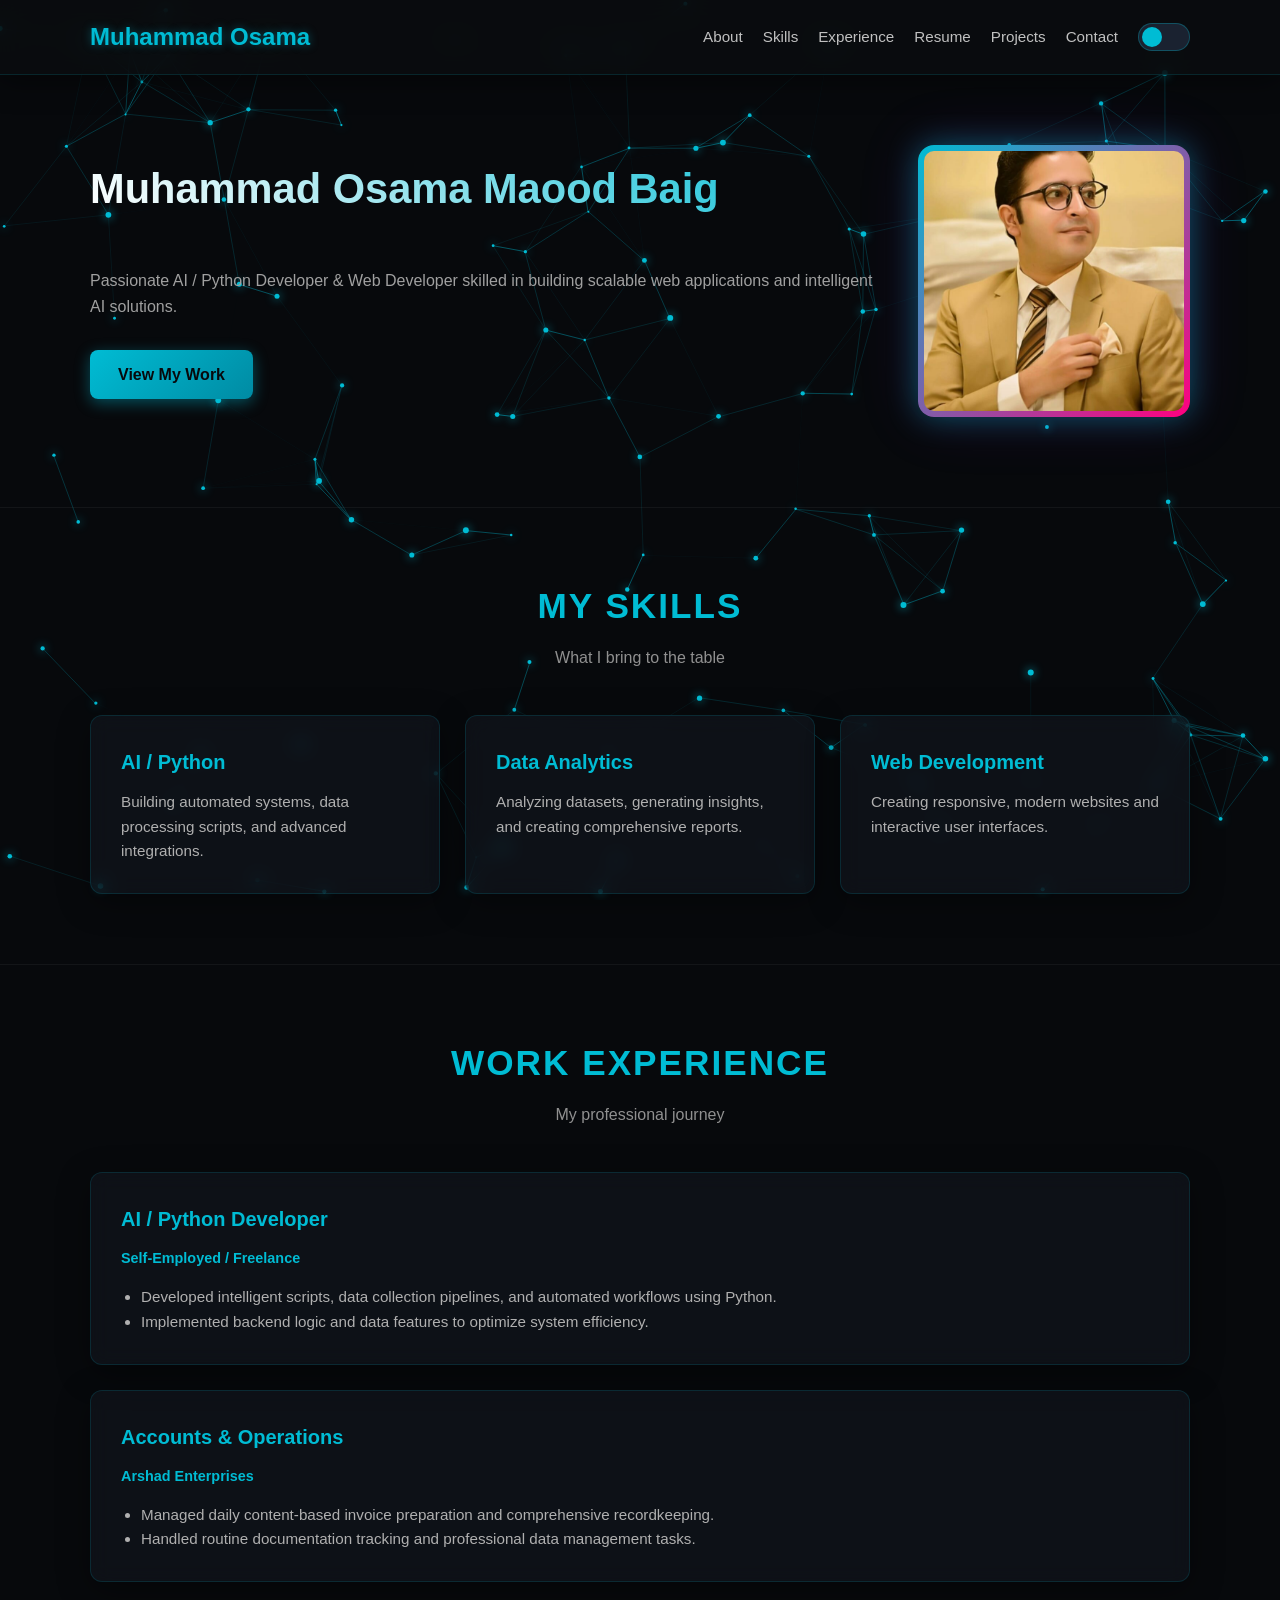
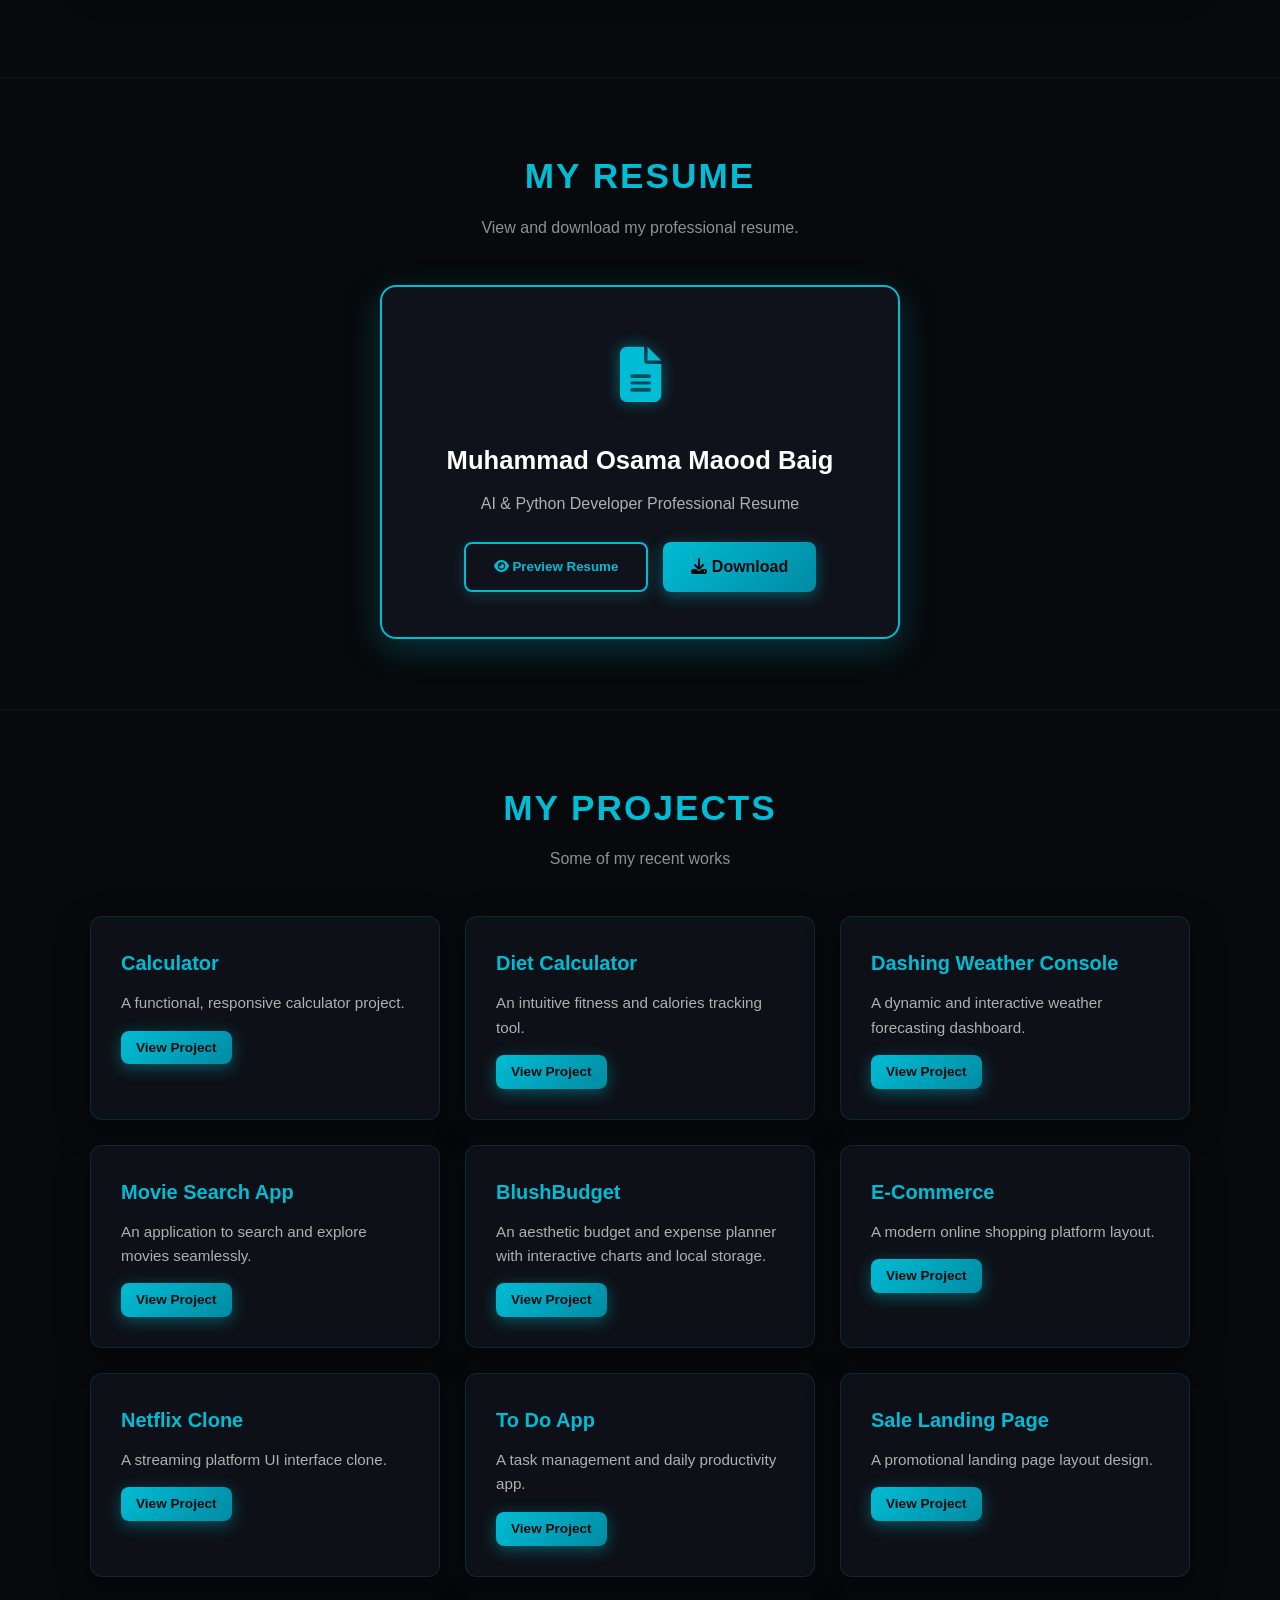
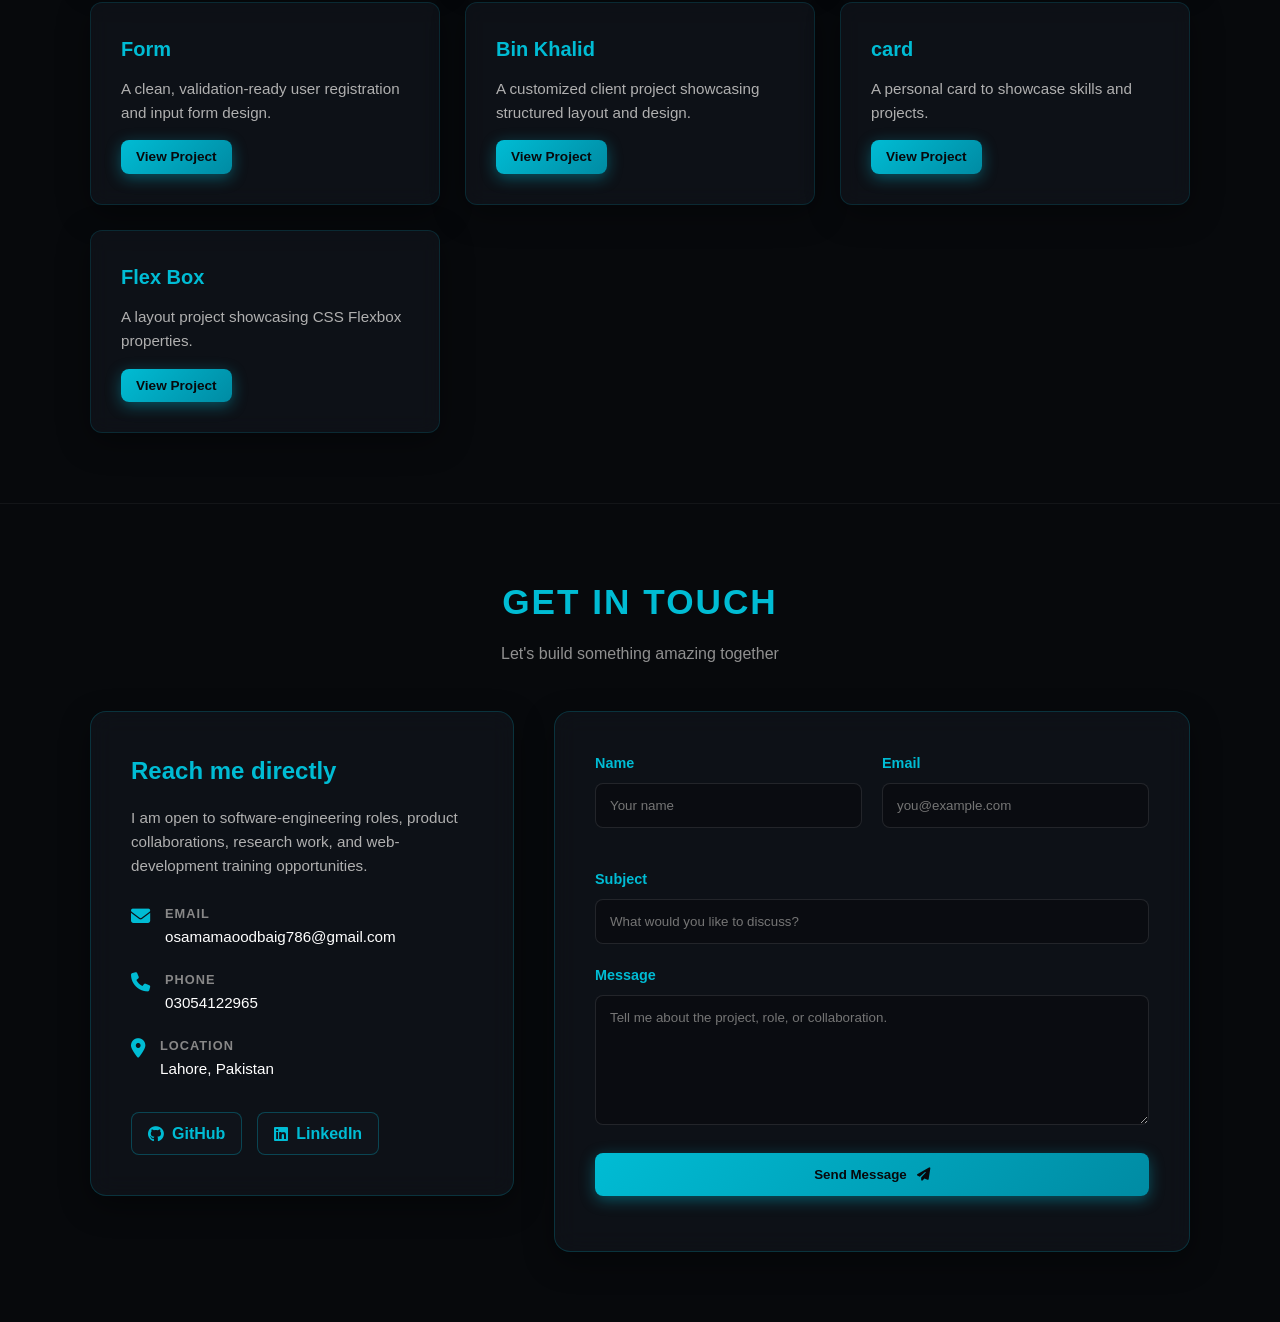
==== website/index.html @ 1fb9cb24 "fix submodule and update portfolio website" ====
<!DOCTYPE html>
<html lang="en">
<head>
    <meta charset="UTF-8">
    <meta name="viewport" content="width=device-width, initial-scale=1.0">
    <title>Muhammad Osama Maood Baig - Portfolio</title>
    <!-- FontAwesome for Icons -->
    <link rel="stylesheet" href="https://cdnjs.cloudflare.com/ajax/libs/font-awesome/6.4.0/css/all.min.css">
    <style>
        /* Global Styles */
        * {
            margin: 0;
            padding: 0;
            box-sizing: border-box;
            font-family: 'Segoe UI', Tahoma, Geneva, Verdana, sans-serif;
            transition: color 0.3s ease, border-color 0.3s ease, background-color 0.3s ease;
        }

        body {
            background-color: #07090c;
            color: #ffffff;
            line-height: 1.6;
            overflow-x: hidden;
        }

        /* Interactive Canvas Background */
        #bg-canvas {
            position: fixed;
            top: 0;
            left: 0;
            width: 100%;
            height: 100%;
            z-index: -1;
            pointer-events: none;
        }

        .container {
            width: 90%;
            max-width: 1100px;
            margin: 0 auto;
            position: relative;
            z-index: 1;
        }

        /* Header / Navbar with Glassmorphism */
        header {
            background: rgba(11, 13, 16, 0.8);
            backdrop-filter: blur(12px);
            padding: 18px 0;
            border-bottom: 1px solid rgba(0, 188, 212, 0.15);
            position: sticky;
            top: 0;
            z-index: 1000;
            box-shadow: 0 4px 30px rgba(0, 0, 0, 0.5);
        }
        .nav-container {
            display: flex;
            justify-content: space-between;
            align-items: center;
        }
        .logo {
            color: #00bcd4;
            font-size: 1.5rem;
            font-weight: bold;
            text-decoration: none;
            text-shadow: 0 0 10px rgba(0, 188, 212, 0.4);
        }
        .nav-links {
            list-style: none;
            display: flex;
            gap: 20px;
            align-items: center;
        }
        .nav-links a {
            color: #c0c0c0;
            text-decoration: none;
            font-weight: 500;
            font-size: 0.95rem;
            position: relative;
        }
        .nav-links a::after {
            content: '';
            position: absolute;
            width: 0;
            height: 2px;
            bottom: -4px;
            left: 0;
            background-color: #00bcd4;
            transition: width 0.3s;
        }
        .nav-links a:hover {
            color: #00bcd4;
        }
        .nav-links a:hover::after {
            width: 100%;
        }

        /* Hero Section */
        .hero {
            padding: 70px 0 90px 0;
            display: flex;
            align-items: center;
            justify-content: space-between;
            flex-wrap: wrap;
            gap: 40px;
        }
        .hero-content {
            flex: 1;
            min-width: 300px;
        }
        .hero-content h1 {
            font-size: 2.6rem;
            margin-bottom: 10px;
            line-height: 1.2;
            background: linear-gradient(45deg, #ffffff, #00bcd4);
            -webkit-background-clip: text;
            -webkit-text-fill-color: transparent;
        }
        .hero-content h3 {
            font-size: 1.25rem;
            color: #00bcd4;
            margin-bottom: 15px;
            font-weight: 600;
            letter-spacing: 0.5px;
            min-height: 30px;
        }
        .hero-content p {
            color: #a0a0a0;
            margin-bottom: 30px;
            font-size: 1rem;
        }
        .btn {
            display: inline-block;
            background: linear-gradient(135deg, #00bcd4, #008ba3);
            color: #07090c;
            padding: 12px 28px;
            border-radius: 8px;
            font-weight: bold;
            text-decoration: none;
            cursor: pointer;
            border: none;
            box-shadow: 0 4px 15px rgba(0, 188, 212, 0.4);
            transition: all 0.3s ease;
        }
        .btn:hover {
            transform: translateY(-3px);
            box-shadow: 0 6px 20px rgba(0, 188, 212, 0.6);
            color: #ffffff;
        }
        
        .btn-outline {
            display: inline-block;
            background: transparent;
            color: #00bcd4;
            padding: 12px 28px;
            border-radius: 8px;
            font-weight: bold;
            text-decoration: none;
            cursor: pointer;
            border: 2px solid #00bcd4;
            box-shadow: 0 4px 15px rgba(0, 188, 212, 0.2);
            transition: all 0.3s ease;
        }
        .btn-outline:hover {
            background: rgba(0, 188, 212, 0.15);
            transform: translateY(-3px);
            box-shadow: 0 6px 20px rgba(0, 188, 212, 0.4);
            color: #ffffff;
        }
        
        /* Profile Image Next-Level Neon Ring & Glow Effect */
        .hero-image {
            position: relative;
            padding: 6px;
            border-radius: 16px;
            background: linear-gradient(135deg, #00bcd4, #ff007f, #7928ca, #00bcd4);
            background-size: 300% 300%;
            animation: gradientBorder 6s ease infinite;
            box-shadow: 0 0 30px rgba(0, 188, 212, 0.4), 0 0 60px rgba(121, 40, 202, 0.2);
        }

        @keyframes gradientBorder {
            0% { background-position: 0% 50%; }
            50% { background-position: 100% 50%; }
            100% { background-position: 0% 50%; }
        }

        .hero-image img {
            width: 260px;
            height: 260px;
            object-fit: cover;
            border-radius: 10px;
            display: block;
        }

        /* Sections */
        .skills-section, .experience-section, .projects-section, .resume-section, .contact-section {
            padding: 70px 0;
            border-top: 1px solid rgba(255, 255, 255, 0.05);
        }
        .section-title {
            color: #00bcd4;
            font-size: 2.2rem;
            margin-bottom: 10px;
            text-align: center;
            text-transform: uppercase;
            letter-spacing: 2px;
        }
        .section-subtitle {
            color: #909090;
            margin-bottom: 45px;
            text-align: center;
        }

        /* Glassmorphism Cards */
        .skills-grid, .projects-grid {
            display: grid;
            grid-template-columns: repeat(auto-fit, minmax(260px, 1fr));
            gap: 25px;
        }
        .skill-card, .exp-card, .project-card {
            background: rgba(18, 22, 30, 0.65);
            backdrop-filter: blur(10px);
            border: 1px solid rgba(0, 188, 212, 0.15);
            padding: 30px;
            border-radius: 12px;
            transition: all 0.3s ease;
            box-shadow: 0 8px 32px rgba(0, 0, 0, 0.37);
        }
        .skill-card:hover, .exp-card:hover, .project-card:hover {
            transform: translateY(-8px);
            border-color: #00bcd4;
            box-shadow: 0 12px 40px rgba(0, 188, 212, 0.25);
        }
        .skill-card h3, .project-card h3, .exp-card h3 {
            color: #00bcd4;
            margin-bottom: 12px;
            font-size: 1.25rem;
        }
        .skill-card p, .project-card p, .exp-card ul {
            color: #b0b0b0;
            font-size: 0.95rem;
        }
        .exp-card {
            margin-bottom: 25px;
        }
        .exp-card .company {
            color: #00bcd4;
            font-size: 0.9rem;
            font-weight: 600;
            margin-bottom: 15px;
        }
        .exp-card ul {
            padding-left: 20px;
        }

        /* Resume Section Card */
        .single-resume-card {
            background: rgba(18, 22, 30, 0.8);
            backdrop-filter: blur(12px);
            border: 2px solid #00bcd4;
            border-radius: 16px;
            padding: 45px;
            max-width: 520px;
            margin: 0 auto;
            text-align: center;
            box-shadow: 0 10px 35px rgba(0, 188, 212, 0.25);
        }
        .resume-icon {
            font-size: 55px;
            color: #00bcd4;
            margin-bottom: 20px;
            text-shadow: 0 0 15px rgba(0, 188, 212, 0.5);
        }
        .single-resume-card h3 {
            font-size: 1.6rem;
            margin-bottom: 10px;
        }
        .single-resume-card p {
            color: #b0b0b0;
            margin-bottom: 25px;
        }
        .resume-buttons {
            display: flex;
            justify-content: center;
            gap: 15px;
            flex-wrap: wrap;
        }

        /* Larger Resume Preview Modal */
        .modal-overlay {
            display: none;
            position: fixed;
            top: 0; left: 0; width: 100%; height: 100%;
            background: rgba(0, 0, 0, 0.85);
            backdrop-filter: blur(10px);
            z-index: 2000;
            justify-content: center;
            align-items: center;
            padding: 20px;
        }
        .modal-content {
            background: #12161e;
            border: 2px solid #00bcd4;
            width: 95%;
            max-width: 1250px; /* Width barha di hai */
            height: 92vh;
            border-radius: 16px;
            display: flex;
            flex-direction: column;
            overflow: hidden;
            box-shadow: 0 20px 60px rgba(0, 188, 212, 0.4);
            position: relative;
        }
        .modal-header {
            display: flex;
            justify-content: space-between;
            align-items: center;
            padding: 18px 30px;
            border-bottom: 1px solid rgba(0, 188, 212, 0.25);
            background: rgba(18, 22, 30, 0.95);
        }
        .modal-header h3 {
            color: #00bcd4;
            font-size: 1.3rem;
        }
        .close-modal {
            background: none;
            border: none;
            color: #ffffff;
            font-size: 1.8rem;
            cursor: pointer;
            transition: color 0.3s;
        }
        .close-modal:hover {
            color: #00bcd4;
        }
        .modal-body {
            flex: 1;
            width: 100%;
            background: #000;
        }
        .modal-body iframe {
            width: 100%;
            height: 100%;
            border: none;
        }

        /* Contact Section Grid & Form Styles */
        .contact-grid-wrapper {
            display: grid;
            grid-template-columns: 1fr 1.5fr;
            gap: 40px;
            align-items: start;
        }
        @media(max-width: 768px) {
            .contact-grid-wrapper {
                grid-template-columns: 1fr;
            }
        }
        .contact-info-card, .contact-form-card {
            background: rgba(18, 22, 30, 0.65);
            backdrop-filter: blur(12px);
            padding: 40px;
            border-radius: 16px;
            border: 1px solid rgba(0, 188, 212, 0.2);
            box-shadow: 0 10px 30px rgba(0,0,0,0.4);
        }
        .contact-info-card h3 {
            color: #00bcd4;
            font-size: 1.5rem;
            margin-bottom: 15px;
        }
        .contact-info-card p {
            color: #b0b0b0;
            margin-bottom: 25px;
            font-size: 0.95rem;
        }
        .info-box-item {
            display: flex;
            align-items: flex-start;
            gap: 15px;
            margin-bottom: 20px;
        }
        .info-box-item i {
            font-size: 1.2rem;
            color: #00bcd4;
            margin-top: 3px;
        }
        .info-label {
            display: block;
            font-size: 0.8rem;
            color: #888888;
            letter-spacing: 1px;
            font-weight: 600;
        }
        .info-value, .info-box-item a {
            color: #ffffff;
            text-decoration: none;
            font-weight: 500;
            font-size: 0.95rem;
        }
        .info-box-item a:hover {
            color: #00bcd4;
        }
        .contact-social-links {
            display: flex;
            gap: 15px;
            margin-top: 30px;
        }
        .social-btn {
            display: inline-flex;
            align-items: center;
            gap: 8px;
            color: #00bcd4;
            text-decoration: none;
            font-weight: 600;
            padding: 8px 16px;
            border: 1px solid rgba(0, 188, 212, 0.3);
            border-radius: 8px;
            background: rgba(18, 22, 30, 0.6);
            transition: all 0.3s ease;
        }
        .social-btn:hover {
            background: #00bcd4;
            color: #07090c;
            box-shadow: 0 0 15px rgba(0, 188, 212, 0.5);
            transform: translateY(-2px);
        }

        .form-row {
            display: flex;
            gap: 20px;
            margin-bottom: 20px;
        }
        .form-group {
            flex: 1;
            margin-bottom: 20px;
        }
        .contact-form-card label {
            display: block;
            margin-bottom: 8px;
            color: #00bcd4;
            font-size: 0.9rem;
            font-weight: 600;
        }
        .contact-form-card input, 
        .contact-form-card textarea {
            width: 100%;
            padding: 14px;
            border: 1px solid rgba(255, 255, 255, 0.1);
            border-radius: 8px;
            background: rgba(10, 13, 18, 0.8);
            color: white;
            outline: none;
            transition: all 0.3s;
        }
        .contact-form-card input:focus, 
        .contact-form-card textarea:focus {
            border-color: #00bcd4;
            box-shadow: 0 0 10px rgba(0, 188, 212, 0.3);
        }
        .contact-form-card textarea {
            height: 130px;
            resize: vertical;
        }
        .btn-submit {
            display: inline-flex;
            align-items: center;
            justify-content: center;
            gap: 10px;
            width: 100%;
            background: linear-gradient(135deg, #00bcd4, #008ba3);
            color: #07090c;
            padding: 14px 28px;
            border-radius: 8px;
            font-weight: bold;
            cursor: pointer;
            border: none;
            box-shadow: 0 4px 15px rgba(0, 188, 212, 0.4);
            transition: all 0.3s ease;
        }
        .btn-submit:hover {
            transform: translateY(-3px);
            box-shadow: 0 6px 20px rgba(0, 188, 212, 0.6);
            color: #ffffff;
        }
        .form-status-message {
            margin-top: 15px;
            text-align: center;
            font-size: 0.9rem;
        }

        /* Toggle Switch Styles */
        .theme-switch {
            display: inline-block;
            width: 52px;
            height: 28px;
            position: relative;
        }
        .theme-switch input {
            opacity: 0;
            width: 0;
            height: 0;
        }
        .slider {
            position: absolute;
            cursor: pointer;
            top: 0; left: 0; right: 0; bottom: 0;
            background-color: #1a2230;
            border: 1px solid rgba(0, 188, 212, 0.3);
            transition: .4s;
            border-radius: 34px;
        }
        .slider:before {
            position: absolute;
            content: "";
            height: 20px;
            width: 20px;
            left: 3px;
            bottom: 3px;
            background-color: #00bcd4;
            transition: .4s;
            border-radius: 50%;
        }
        input:checked + .slider {
            background-color: #00bcd4;
        }
        input:checked + .slider:before {
            transform: translateX(24px);
            background-color: #ffffff;
        }

        /* Light Mode Styling */
        body.light-mode {
            background-color: #f4f7f6 !important;
            color: #212529 !important;
        }
        body.light-mode header {
            background: rgba(255, 255, 255, 0.85) !important;
            border-bottom: 1px solid rgba(0, 0, 0, 0.08) !important;
        }
        body.light-mode .logo {
            text-shadow: none;
        }
        body.light-mode .nav-links a {
            color: #495057 !important;
        }
        body.light-mode .hero-content h1 {
            background: linear-gradient(45deg, #111111, #008ba3);
            -webkit-background-clip: text;
            -webkit-text-fill-color: transparent;
        }
        body.light-mode .project-card, 
        body.light-mode .skill-card, 
        body.light-mode .exp-card,
        body.light-mode .single-resume-card,
        body.light-mode .contact-info-card,
        body.light-mode .contact-form-card,
        body.light-mode input, 
        body.light-mode textarea,
        body.light-mode .social-btn {
            background: rgba(255, 255, 255, 0.85) !important;
            color: #212529 !important;
            border-color: rgba(0, 0, 0, 0.1) !important;
            box-shadow: 0 8px 25px rgba(0,0,0,0.06);
        }
        body.light-mode .social-btn:hover {
            background: #008ba3 !important;
            color: #ffffff !important;
        }
        body.light-mode .hero-content p,
        body.light-mode .project-card p,
        body.light-mode .exp-card ul,
        body.light-mode .section-subtitle,
        body.light-mode .contact-info-card p,
        body.light-mode .info-label,
        body.light-mode .info-value,
        body.light-mode .info-box-item a {
            color: #555555 !important;
        }
        body.light-mode .info-box-item a:hover {
            color: #008ba3 !important;
        }
        body.light-mode .modal-content {
            background: #ffffff;
        }
        body.light-mode .modal-header {
            background: #f8f9fa;
        }
    </style>
</head>
<body>

    <!-- Interactive Cyber-Grid & Particle Constellation Background Canvas -->
    <canvas id="bg-canvas"></canvas>

    <!-- Header / Navbar -->
    <header>
        <div class="container nav-container">
            <a href="#" class="logo">Muhammad Osama</a>
            <ul class="nav-links">
                <li><a href="#about">About</a></li>
                <li><a href="#skills">Skills</a></li>
                <li><a href="#experience">Experience</a></li>
                <li><a href="#resume">Resume</a></li>
                <li><a href="#projects">Projects</a></li>
                <li><a href="#contact">Contact</a></li>
                <!-- Dark/Light Mode Toggle -->
                <li>
                    <label class="theme-switch" title="Toggle Theme">
                        <input type="checkbox" id="themeToggle" onchange="toggleTheme(this)">
                        <span class="slider"></span>
                    </label>
                </li>
            </ul>
        </div>
    </header>

    <!-- Hero Section -->
    <section id="about" class="hero container">
        <div class="hero-content">
            <h1>Muhammad Osama Maood Baig</h1>
            <h3 id="typing-text"></h3>
            <p>Passionate AI / Python Developer & Web Developer skilled in building scalable web applications and intelligent AI solutions.</p>
            <a href="#projects" class="btn">View My Work</a>
        </div>
        <div class="hero-image">
            <img src="profile.jpg" alt="Muhammad Osama">
        </div>
    </section>

    <!-- Skills Section -->
    <section id="skills" class="skills-section">
        <div class="container">
            <h2 class="section-title">My Skills</h2>
            <p class="section-subtitle">What I bring to the table</p>
            <div class="skills-grid">
                <div class="skill-card">
                    <h3>AI / Python</h3>
                    <p>Building automated systems, data processing scripts, and advanced integrations.</p>
                </div>
                <div class="skill-card">
                    <h3>Data Analytics</h3>
                    <p>Analyzing datasets, generating insights, and creating comprehensive reports.</p>
                </div>
                <div class="skill-card">
                    <h3>Web Development</h3>
                    <p>Creating responsive, modern websites and interactive user interfaces.</p>
                </div>
            </div>
        </div>
    </section>

    <!-- Experience Section -->
    <section id="experience" class="experience-section">
        <div class="container">
            <h2 class="section-title">Work Experience</h2>
            <p class="section-subtitle">My professional journey</p>
            
            <div class="exp-card">
                <h3>AI / Python Developer</h3>
                <div class="company">Self-Employed / Freelance</div>
                <ul>
                    <li>Developed intelligent scripts, data collection pipelines, and automated workflows using Python.</li>
                    <li>Implemented backend logic and data features to optimize system efficiency.</li>
                </ul>
            </div>

            <div class="exp-card">
                <h3>Accounts & Operations</h3>
                <div class="company">Arshad Enterprises</div>
                <ul>
                    <li>Managed daily content-based invoice preparation and comprehensive recordkeeping.</li>
                    <li>Handled routine documentation tracking and professional data management tasks.</li>
                </ul>
            </div>
        </div>
    </section>

    <!-- Resume Section -->
    <section id="resume" class="resume-section">
        <div class="container">
            <h2 class="section-title">My Resume</h2>
            <p class="section-subtitle">View and download my professional resume.</p>
            
            <div class="single-resume-card">
                <div class="resume-icon">
                    <i class="fas fa-file-alt"></i>
                </div>
                <h3>Muhammad Osama Maood Baig</h3>
                <p>AI & Python Developer Professional Resume</p>
                <div class="resume-buttons">
                    <button class="btn-outline" onclick="openResumeModal()">
                        <i class="fas fa-eye"></i> Preview Resume
                    </button>
                    <a href="resume.pdf" class="btn" download>
                        <i class="fas fa-download"></i> Download
                    </a>
                </div>
            </div>
        </div>
    </section>

    <!-- Resume Preview Modal -->
    <div id="resumeModal" class="modal-overlay">
        <div class="modal-content">
            <div class="modal-header">
                <h3>Resume Preview - Muhammad Osama</h3>
                <button class="close-modal" onclick="closeResumeModal()">&times;</button>
            </div>
            <div class="modal-body">
                <iframe src="resume.pdf#zoom=125" type="application/pdf"></iframe>
            </div>
        </div>
    </div>

    <!-- Projects Section -->
    <section id="projects" class="projects-section">
        <div class="container">
            <h2 class="section-title">My Projects</h2>
            <p class="section-subtitle">Some of my recent works</p>
            <div class="projects-grid">
                
                <div class="project-card">
                    <h3>Calculator</h3>
                    <p>A functional, responsive calculator project.</p>
                    <a href="../calculator/index.html" target="_blank" class="btn" style="padding: 6px 15px; font-size: 0.85rem; margin-top: 15px;">View Project</a>
                </div>

                <div class="project-card">
                    <h3>Diet Calculator</h3>
                    <p>An intuitive fitness and calories tracking tool.</p>
                    <a href="../diet calculator/index.html" target="_blank" class="btn" style="padding: 6px 15px; font-size: 0.85rem; margin-top: 15px;">View Project</a>
                </div>
                <div class="project-card">
               <h3>Dashing Weather Console</h3>
               <p>A dynamic and interactive weather forecasting dashboard.</p>
               <a href="http://127.0.0.1:5500/Dashing%20Weather%20Console/index.html" target="_blank" class="btn" style="padding: 6px 15px; font-size: 0.85rem; margin-top: 15px;">View Project</a>
           </div>
           <div class="project-card">
            <h3>Movie Search App</h3>
             <p>An application to search and explore movies seamlessly.</p>
              <a href="http://127.0.0.1:5500/Movie%20Search%20App/index.html" target="_blank" class="btn" style="padding: 6px 15px; font-size: 0.85rem; margin-top: 15px;">View Project</a>
            </div>
            <div class="project-card">
             <h3>BlushBudget</h3>
             <p>An aesthetic budget and expense planner with interactive charts and local storage.</p>
            <a href="http://127.0.0.1:5500/BlushBudget/index.html" target="_blank" class="btn" style="padding: 6px 15px; font-size: 0.85rem; margin-top: 15px;">View Project</a>
            </div>

                <div class="project-card">
                    <h3>E-Commerce</h3>
                    <p>A modern online shopping platform layout.</p>
                    <a href="../E-Commerce/index.html" target="_blank" class="btn" style="padding: 6px 15px; font-size: 0.85rem; margin-top: 15px;">View Project</a>
                </div>

                <div class="project-card">
                    <h3>Netflix Clone</h3>
                    <p>A streaming platform UI interface clone.</p>
                    <a href="../netflix ka clone/index.html" target="_blank" class="btn" style="padding: 6px 15px; font-size: 0.85rem; margin-top: 15px;">View Project</a>
                </div>

                <div class="project-card">
                    <h3>To Do App</h3>
                    <p>A task management and daily productivity app.</p>
                    <a href="../todo-app/todolist.html" target="_blank" class="btn" style="padding: 6px 15px; font-size: 0.85rem; margin-top: 15px;">View Project</a>
                </div>

                <div class="project-card">
                    <h3>Sale Landing Page</h3>
                    <p>A promotional landing page layout design.</p>
                    <a href="../sale/index.html" target="_blank" class="btn" style="padding: 6px 15px; font-size: 0.85rem; margin-top: 15px;">View Project</a>
                </div>

                <div class="project-card">
                    <h3>Form</h3>
                    <p>A clean, validation-ready user registration and input form design.</p>
                    <a href="../form/index.html" target="_blank" class="btn" style="padding: 6px 15px; font-size: 0.85rem; margin-top: 15px;">View Project</a>
                </div>

                <div class="project-card">
                    <h3>Bin Khalid</h3>
                    <p>A customized client project showcasing structured layout and design.</p>
                    <a href="../bin khalid/pppp.html" target="_blank" class="btn" style="padding: 6px 15px; font-size: 0.85rem; margin-top: 15px;">View Project</a>
                </div>
                  <div class="project-card">
                    <h3>card</h3>
                    <p>A personal card to showcase skills and projects.</p>
                    <a href="../card/index.html" target="_blank" class="btn" style="padding: 6px 15px; font-size: 0.85rem; margin-top: 15px;">View Project</a>
                </div>
<div class="project-card">
                <h3>Flex Box</h3>
                <p>A layout project showcasing CSS Flexbox properties.</p>
                <a href="../flex box/index.html" target="_blank" class="btn" style="padding: 6px 15px; font-size: 0.85rem; margin-top: 15px;">View Project</a>
            </div>
            </div>
        </div>
    </section>

    <!-- Contact Section -->
    <section id="contact" class="contact-section">
        <div class="container">
            <h2 class="section-title">Get In Touch</h2>
            <p class="section-subtitle">Let's build something amazing together</p>
            <div class="contact-grid-wrapper">
                <!-- Left Side: Info Box -->
                <div class="contact-info-card">
                    <h3>Reach me directly</h3>
                    <p>I am open to software-engineering roles, product collaborations, research work, and web-development training opportunities.</p>
                    
                    <div class="info-box-item">
                        <i class="fa-solid fa-envelope"></i>
                        <div>
                            <span class="info-label">EMAIL</span>
                            <a href="mailto:osamamaoodbaig786@gmail.com">osamamaoodbaig786@gmail.com</a>
                        </div>
                    </div>

                    <div class="info-box-item">
                        <i class="fa-solid fa-phone"></i>
                        <div>
                            <span class="info-label">PHONE</span>
                            <a href="tel:03054122965">03054122965</a>
                        </div>
                    </div>

                    <div class="info-box-item">
                        <i class="fa-solid fa-location-dot"></i>
                        <div>
                            <span class="info-label">LOCATION</span>
                            <span class="info-value">Lahore, Pakistan</span>
                        </div>
                    </div>

                    <div class="contact-social-links">
                        <a href="https://github.com/osamamaoodbaig786-alt" target="_blank" class="social-btn"><i class="fa-brands fa-github"></i> GitHub</a>
                        <a href="https://www.linkedin.com/in/muhammad-osama-maood-baig-634b26182/" target="_blank" class="social-btn"><i class="fa-brands fa-linkedin"></i> LinkedIn</a>
                    </div>
                </div>

                <!-- Right Side: Form Box -->
                <div class="contact-form-card">
                    <form id="contact-form" action="https://formspree.io/f/xnpapbgo" method="POST">
                        <div class="form-row">
                            <div class="form-group">
                                <label for="name">Name</label>
                                <input type="text" id="name" name="name" required placeholder="Your name">
                            </div>
                            <div class="form-group">
                                <label for="email">Email</label>
                                <input type="email" id="email" name="email" required placeholder="you@example.com">
                            </div>
                        </div>

                        <div class="form-group">
                            <label for="subject">Subject</label>
                            <input type="text" id="subject" name="subject" required placeholder="What would you like to discuss?">
                        </div>

                        <div class="form-group">
                            <label for="message">Message</label>
                            <textarea id="message" name="message" rows="5" required placeholder="Tell me about the project, role, or collaboration."></textarea>
                        </div>

                        <button type="submit" id="submit-btn" class="btn-submit">Send Message <i class="fa-solid fa-paper-plane"></i></button>
                        
                        <div id="form-status" class="form-status-message"></div>
                    </form>
                </div>
            </div>
        </div>
    </section>

    <!-- Interactive Background Animation Script -->
    <script>
        const canvas = document.getElementById('bg-canvas');
        const ctx = canvas.getContext('2d');

        let width, height;
        let particles = [];
        
        let mouse = {
            x: null,
            y: null,
            radius: 150
        };

        window.addEventListener('mousemove', function(event) {
            mouse.x = event.clientX;
            mouse.y = event.clientY;
        });

        window.addEventListener('mouseout', function() {
            mouse.x = null;
            mouse.y = null;
        });

        function resizeCanvas() {
            width = canvas.width = window.innerWidth;
            height = canvas.height = window.innerHeight;
        }

        window.addEventListener('resize', resizeCanvas);
        resizeCanvas();

        class Particle {
            constructor() {
                this.x = Math.random() * width;
                this.y = Math.random() * height;
                this.vx = (Math.random() - 0.5) * 1.2;
                this.vy = (Math.random() - 0.5) * 1.2;
                this.radius = Math.random() * 2 + 1;
            }

            update() {
                this.x += this.vx;
                this.y += this.vy;

                if (this.x < 0 || this.x > width) this.vx = -this.vx;
                if (this.y < 0 || this.y > height) this.vy = -this.vy;

                if (mouse.x !== null && mouse.y !== null) {
                    let dx = mouse.x - this.x;
                    let dy = mouse.y - this.y;
                    let distance = Math.sqrt(dx * dx + dy * dy);
                    if (distance < mouse.radius) {
                        let angle = Math.atan2(dy, dx);
                        this.x -= Math.cos(angle) * 1.5;
                        this.y -= Math.sin(angle) * 1.5;
                    }
                }
            }

            draw() {
                ctx.beginPath();
                ctx.arc(this.x, this.y, this.radius, 0, Math.PI * 2);
                ctx.fillStyle = '#00bcd4';
                ctx.shadowBlur = 10;
                ctx.shadowColor = '#00bcd4';
                ctx.fill();
                ctx.shadowBlur = 0;
            }
        }

        function initParticles() {
            particles = [];
            let numberOfParticles = Math.floor((width * height) / 9000);
            for (let i = 0; i < numberOfParticles; i++) {
                particles.push(new Particle());
            }
        }

        initParticles();

        function animate() {
            ctx.clearRect(0, 0, width, height);

            for (let i = 0; i < particles.length; i++) {
                particles[i].update();
                particles[i].draw();

                for (let j = i + 1; j < particles.length; j++) {
                    let dx = particles[i].x - particles[j].x;
                    let dy = particles[i].y - particles[j].y;
                    let dist = Math.sqrt(dx * dx + dy * dy);

                    if (dist < 120) {
                        ctx.beginPath();
                        ctx.moveTo(particles[i].x, particles[i].y);
                        ctx.lineTo(particles[j].x, particles[j].y);
                        ctx.strokeStyle = `rgba(0, 188, 212, ${1 - dist / 120})`;
                        ctx.lineWidth = 0.6;
                        ctx.stroke();
                    }
                }

                if (mouse.x !== null && mouse.y !== null) {
                    let mdx = particles[i].x - mouse.x;
                    let mdy = particles[i].y - mouse.y;
                    let mdist = Math.sqrt(mdx * mdx + mdy * mdy);
                    if (mdist < 160) {
                        ctx.beginPath();
                        ctx.moveTo(particles[i].x, particles[i].y);
                        ctx.lineTo(mouse.x, mouse.y);
                        ctx.strokeStyle = `rgba(0, 229, 255, ${1 - mdist / 160})`;
                        ctx.lineWidth = 0.8;
                        ctx.stroke();
                    }
                }
            }

            requestAnimationFrame(animate);
        }

        animate();

        // Modal functions for resume
        function openResumeModal() {
            document.getElementById('resumeModal').style.display = 'flex';
        }
        function closeResumeModal() {
            document.getElementById('resumeModal').style.display = 'none';
        }

        // Theme toggle logic
        function toggleTheme(checkbox) {
            if (checkbox.checked) {
                document.body.classList.add('light-mode');
            } else {
                document.body.classList.remove('light-mode');
            }
        }
    </script>
</body>
</html>
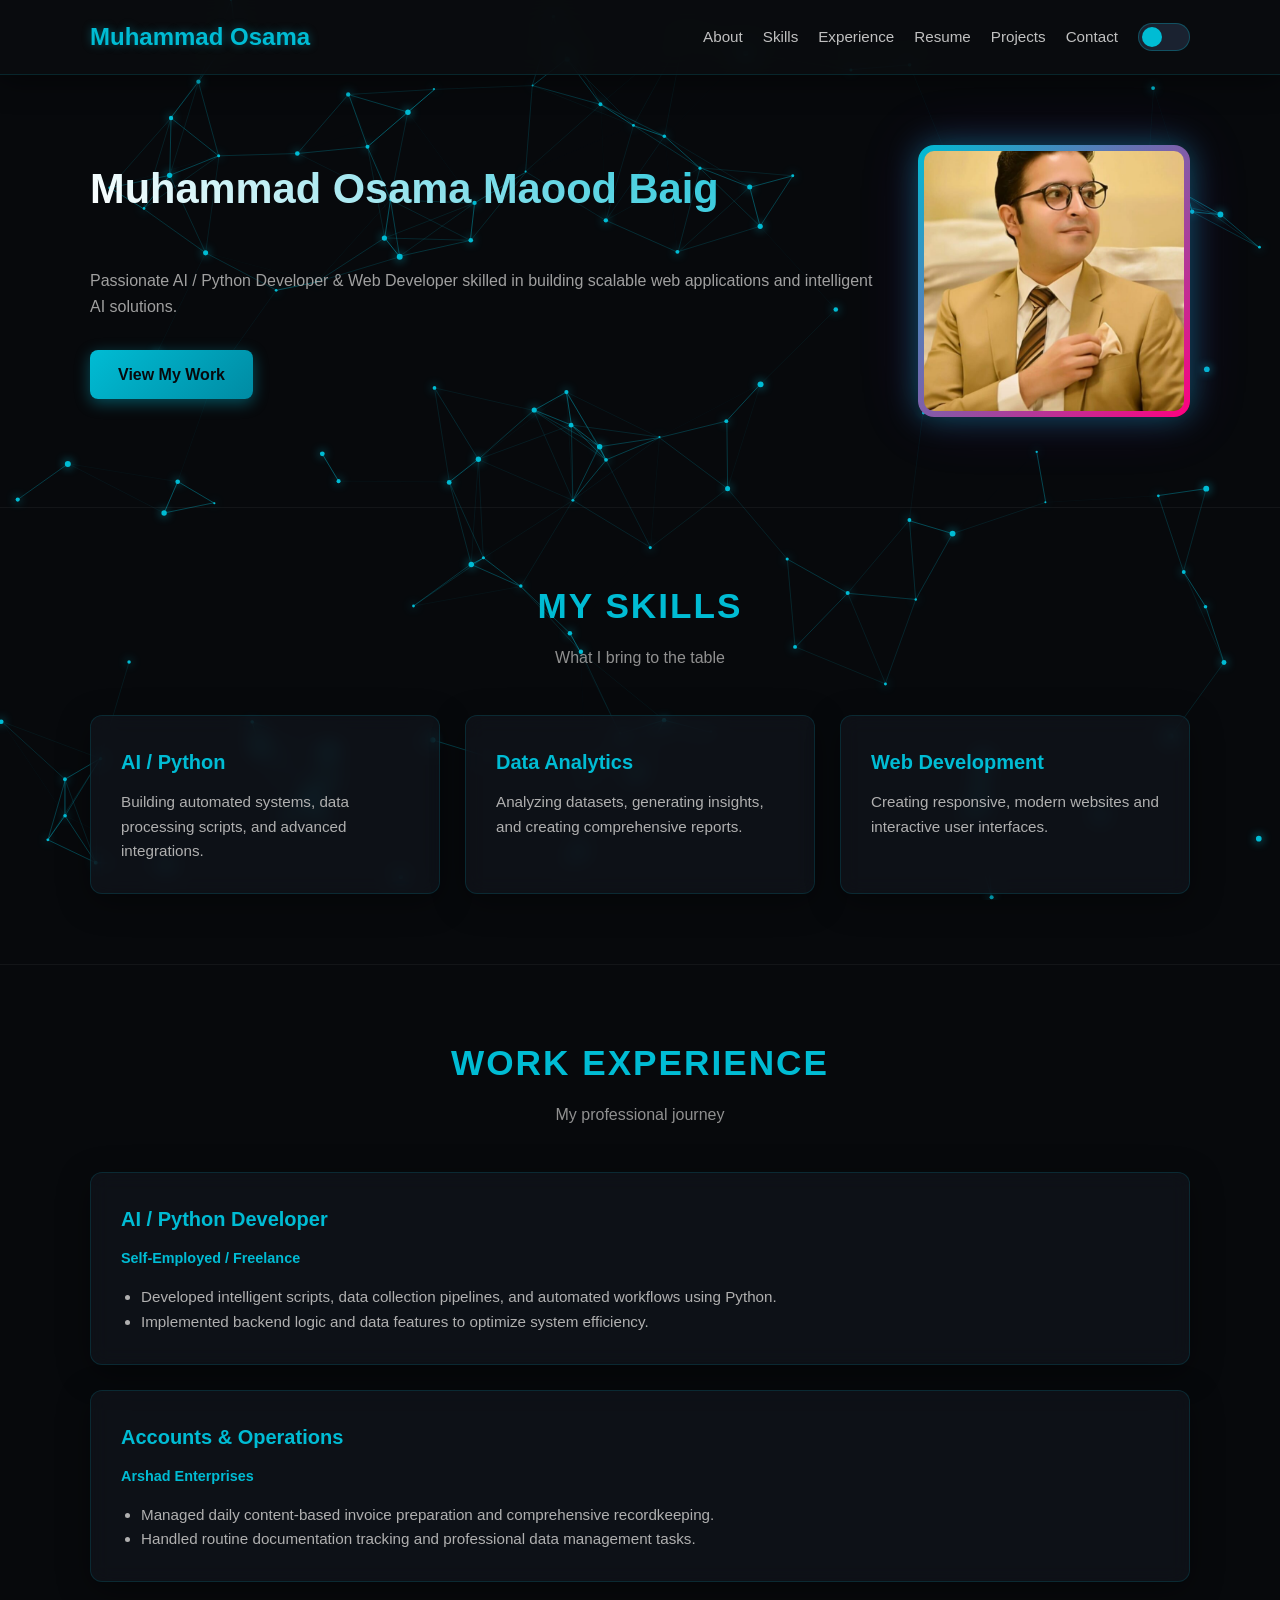
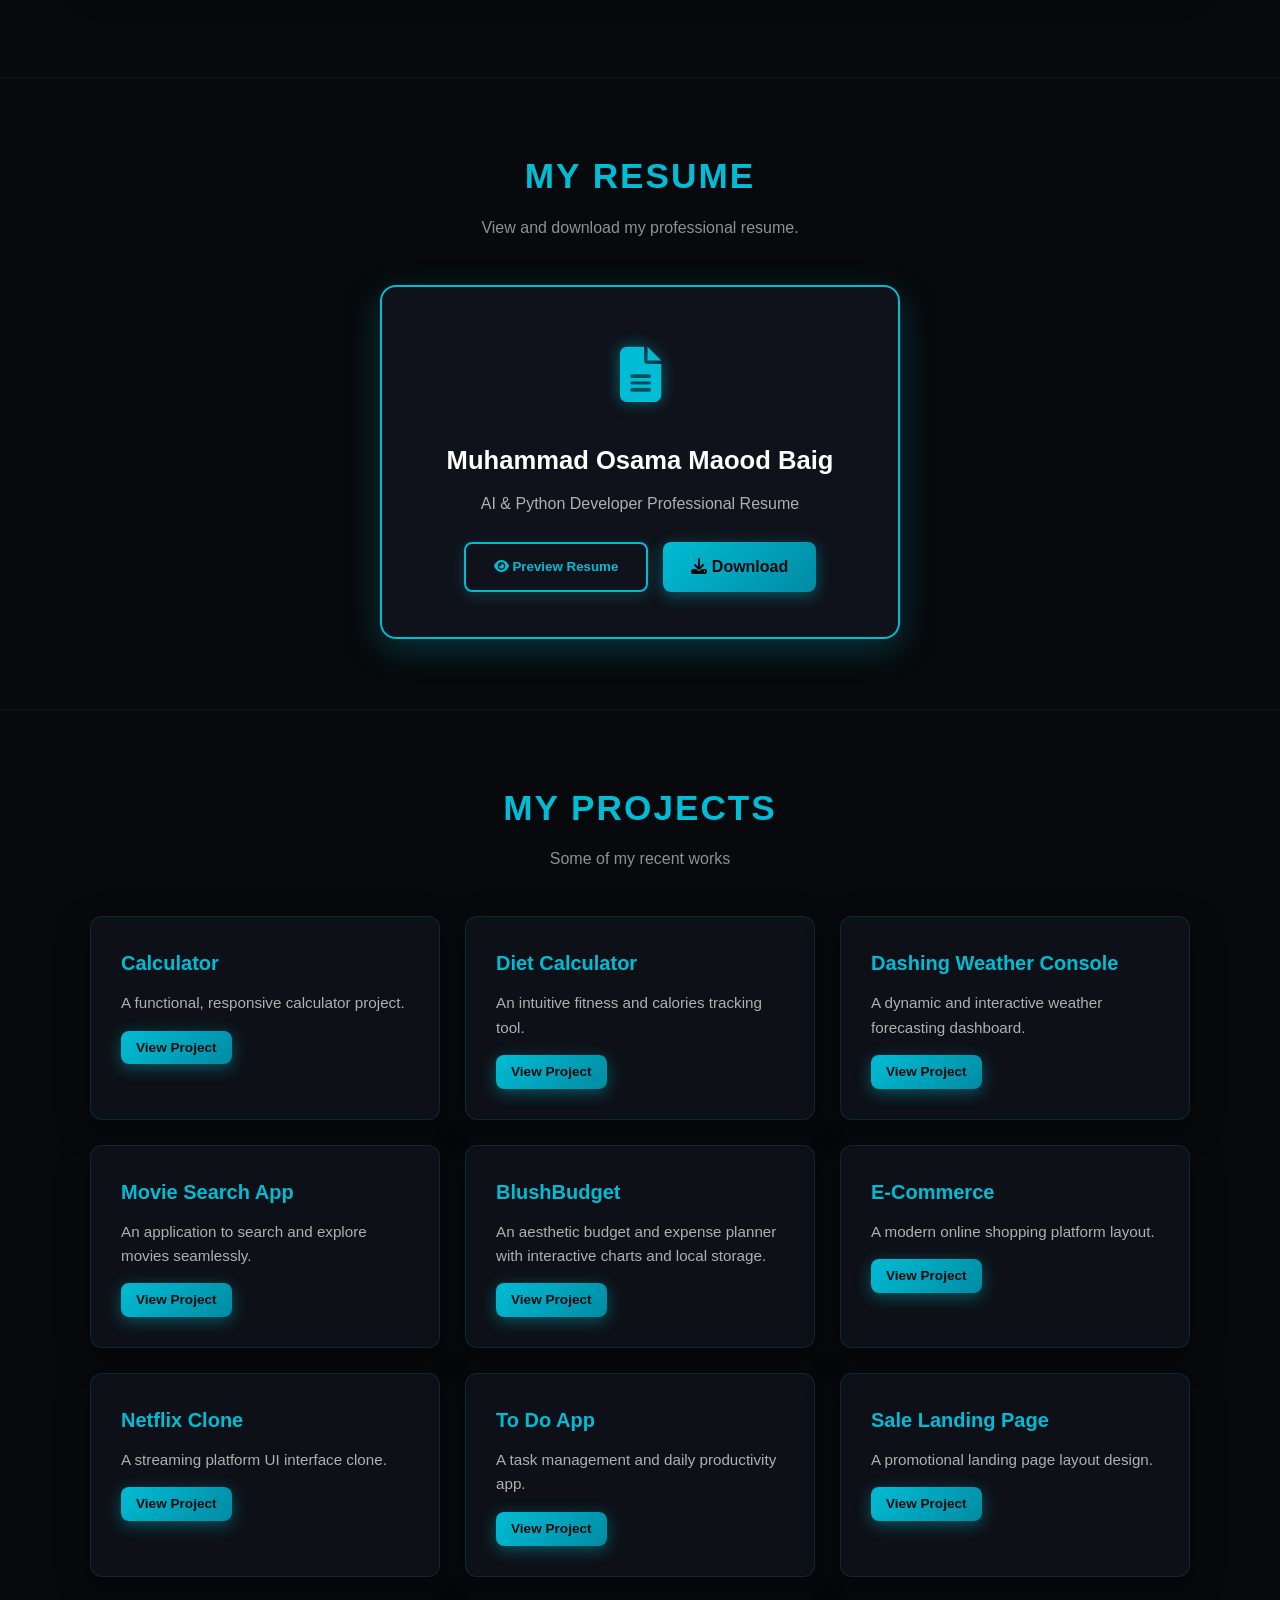
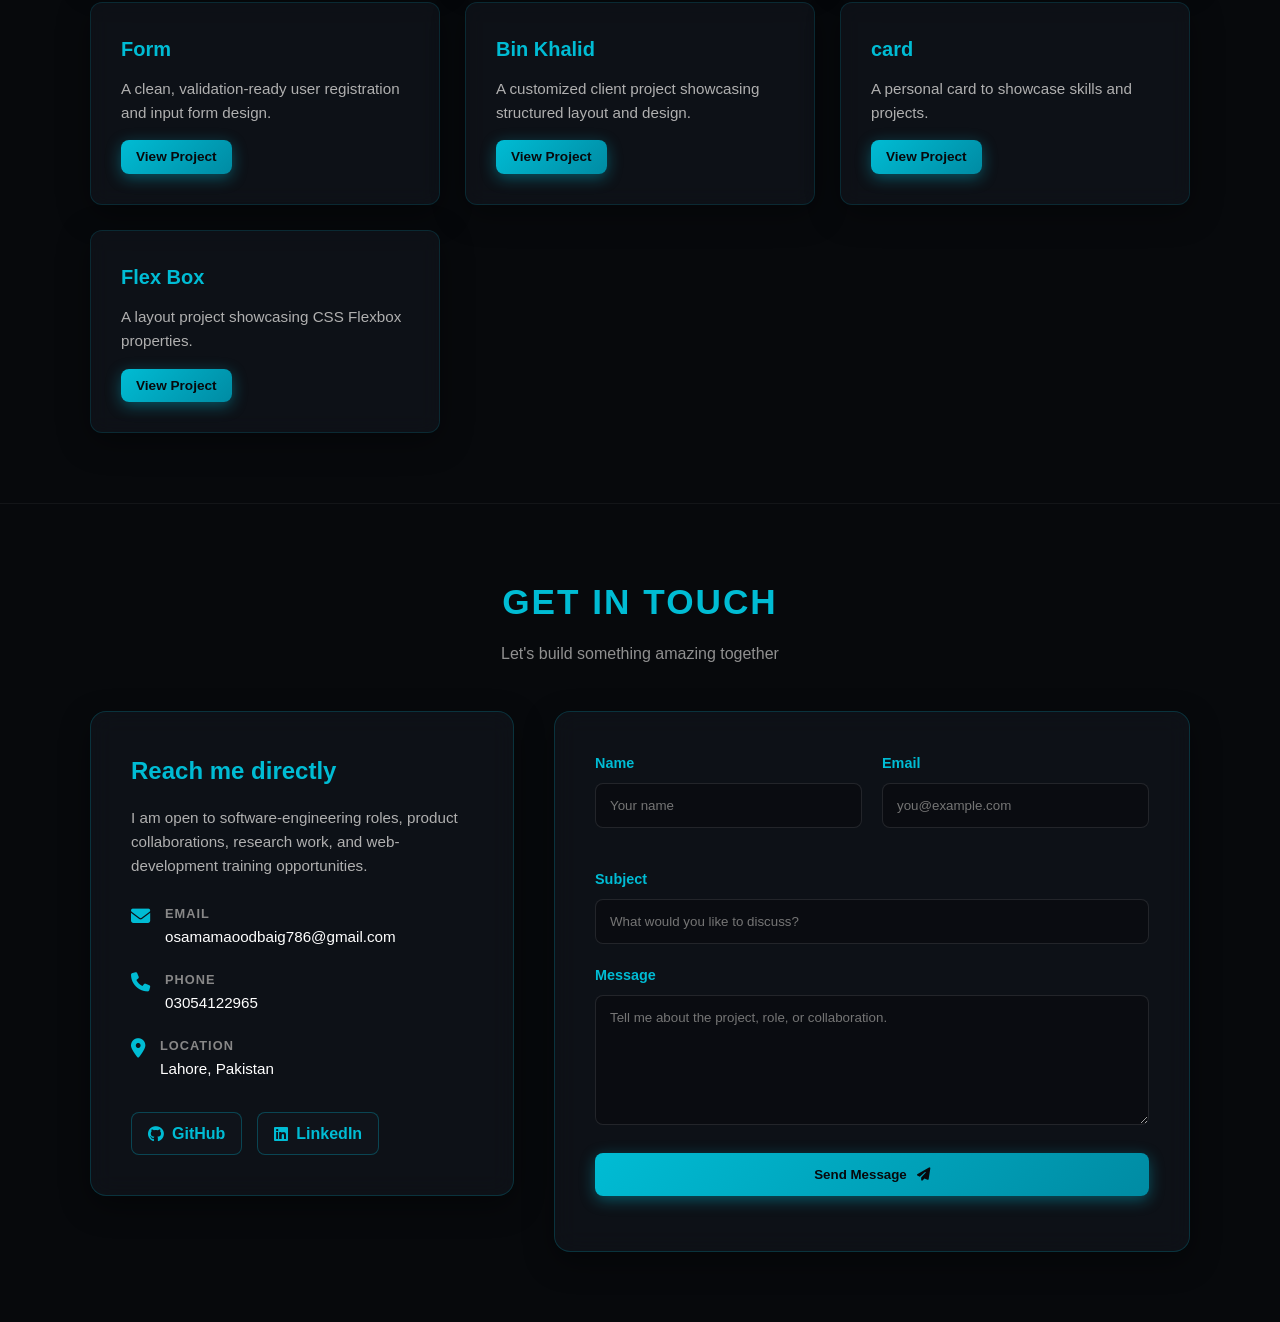
==== commit f418ca81: "fix project paths" ====
--- a/website/index.html
+++ b/website/index.html
@@ -736,17 +736,17 @@
                 <div class="project-card">
                <h3>Dashing Weather Console</h3>
                <p>A dynamic and interactive weather forecasting dashboard.</p>
-               <a href="http://127.0.0.1:5500/Dashing%20Weather%20Console/index.html" target="_blank" class="btn" style="padding: 6px 15px; font-size: 0.85rem; margin-top: 15px;">View Project</a>
+               <a href="../Dashing Weather Console/index.html"" target="_blank" class="btn" style="padding: 6px 15px; font-size: 0.85rem; margin-top: 15px;">View Project</a>
            </div>
            <div class="project-card">
             <h3>Movie Search App</h3>
              <p>An application to search and explore movies seamlessly.</p>
-              <a href="http://127.0.0.1:5500/Movie%20Search%20App/index.html" target="_blank" class="btn" style="padding: 6px 15px; font-size: 0.85rem; margin-top: 15px;">View Project</a>
+              <a href="../Movie Search App/index.html"" target="_blank" class="btn" style="padding: 6px 15px; font-size: 0.85rem; margin-top: 15px;">View Project</a>
             </div>
             <div class="project-card">
              <h3>BlushBudget</h3>
              <p>An aesthetic budget and expense planner with interactive charts and local storage.</p>
-            <a href="http://127.0.0.1:5500/BlushBudget/index.html" target="_blank" class="btn" style="padding: 6px 15px; font-size: 0.85rem; margin-top: 15px;">View Project</a>
+            <a href="../BlushBudget/index.html" target="_blank" class="btn" style="padding: 6px 15px; font-size: 0.85rem; margin-top: 15px;">View Project</a>
             </div>
 
                 <div class="project-card">
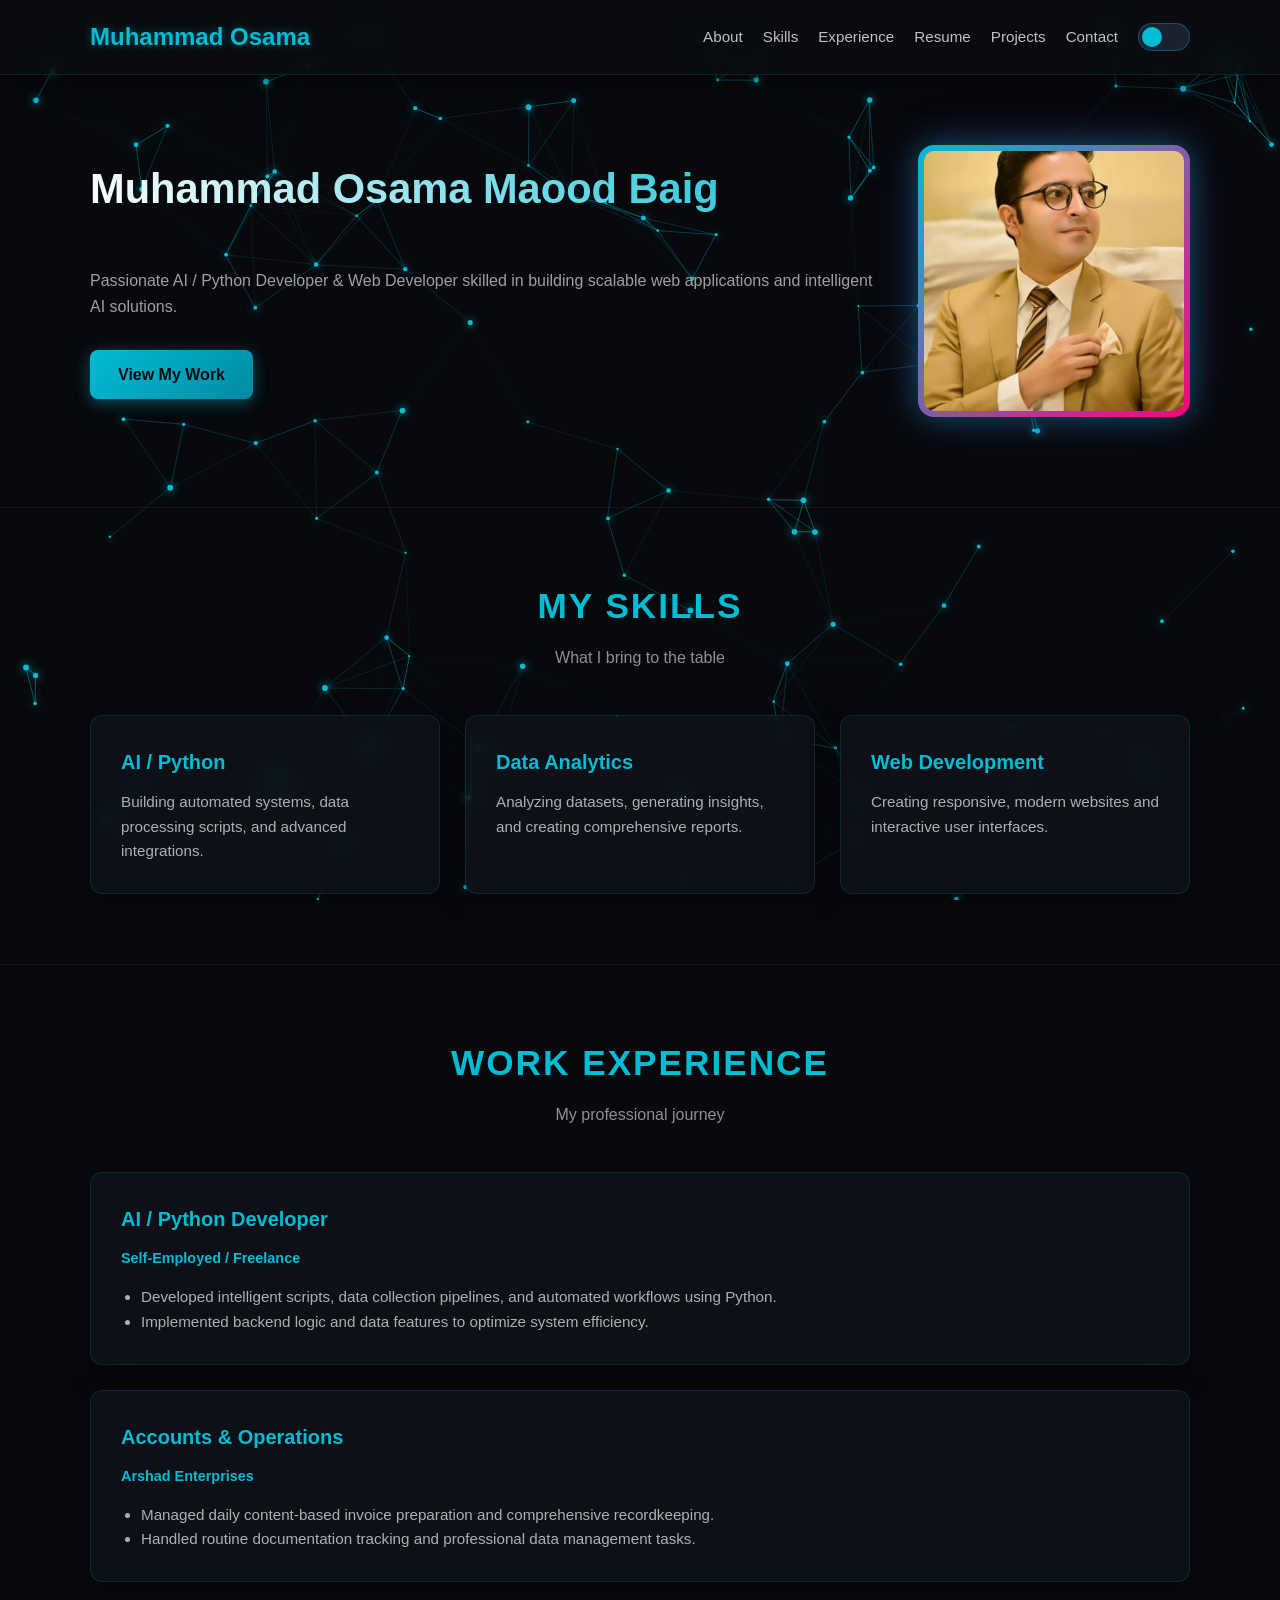
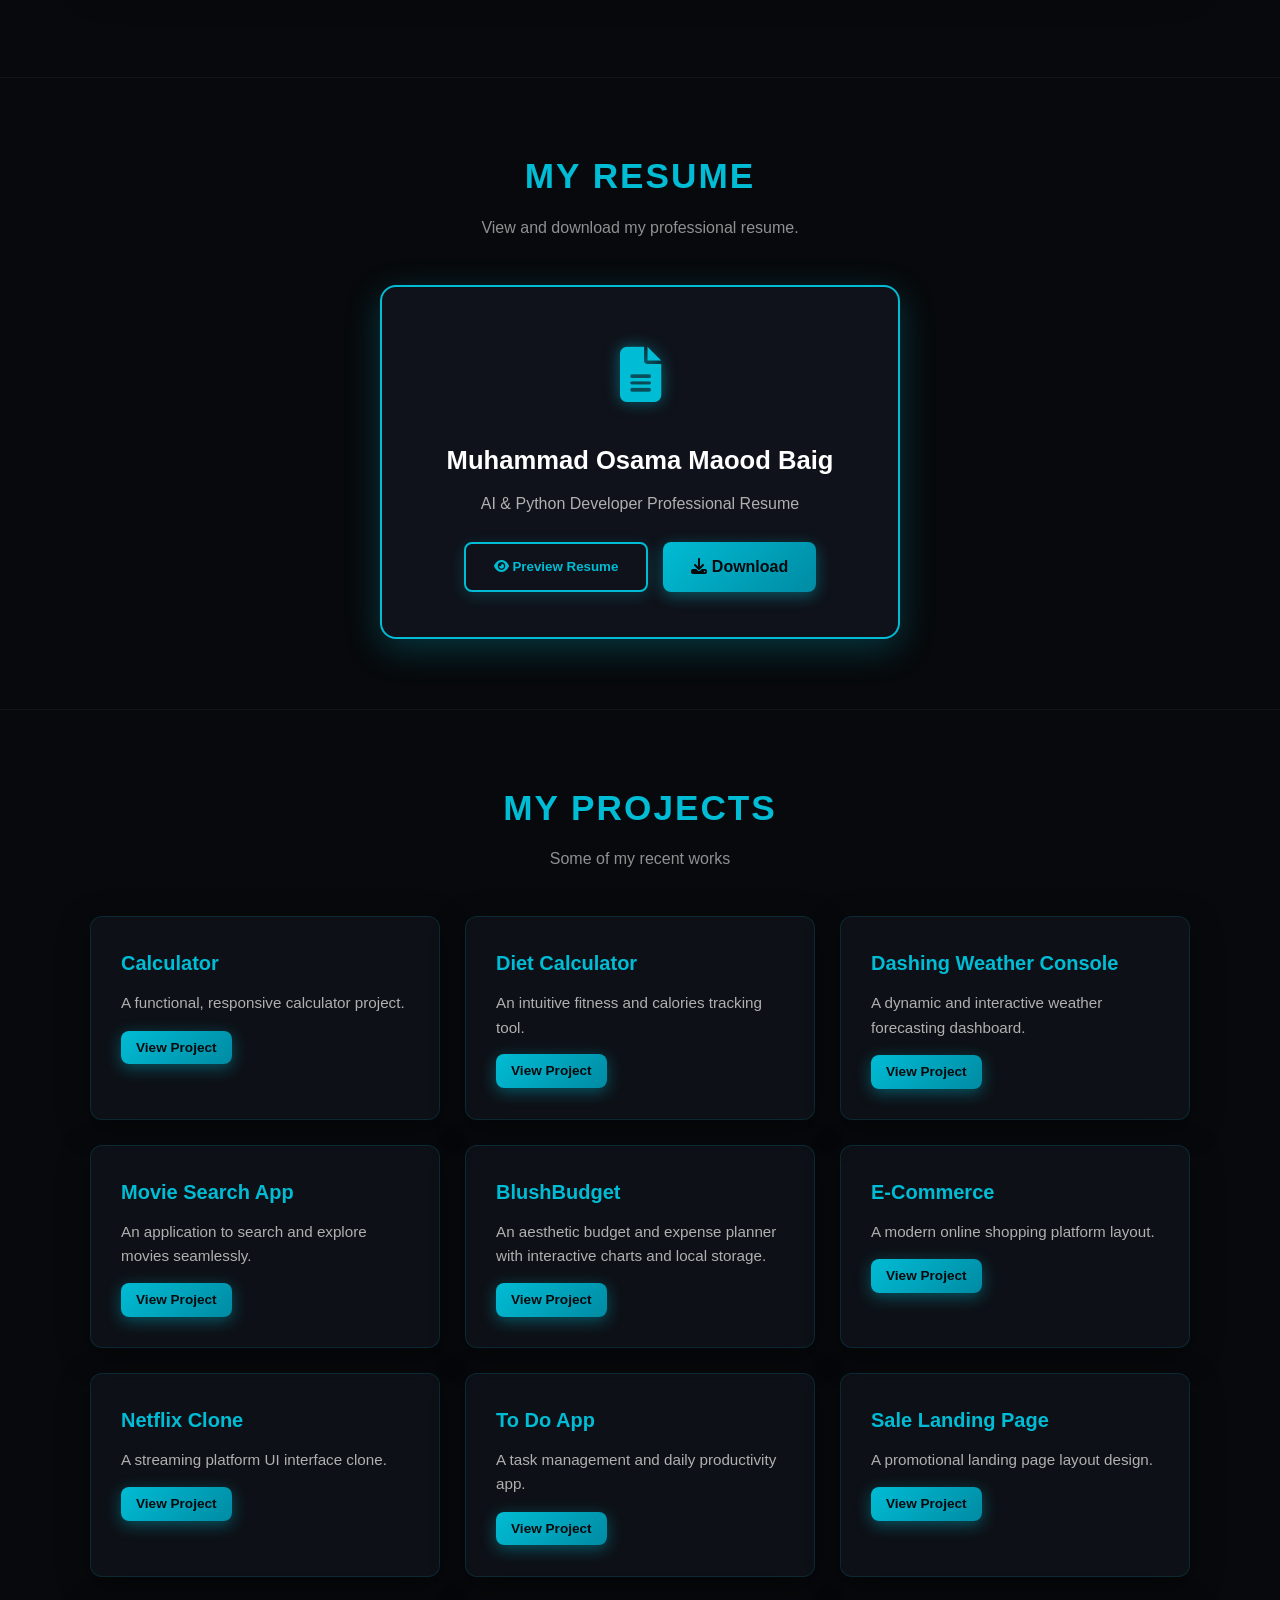
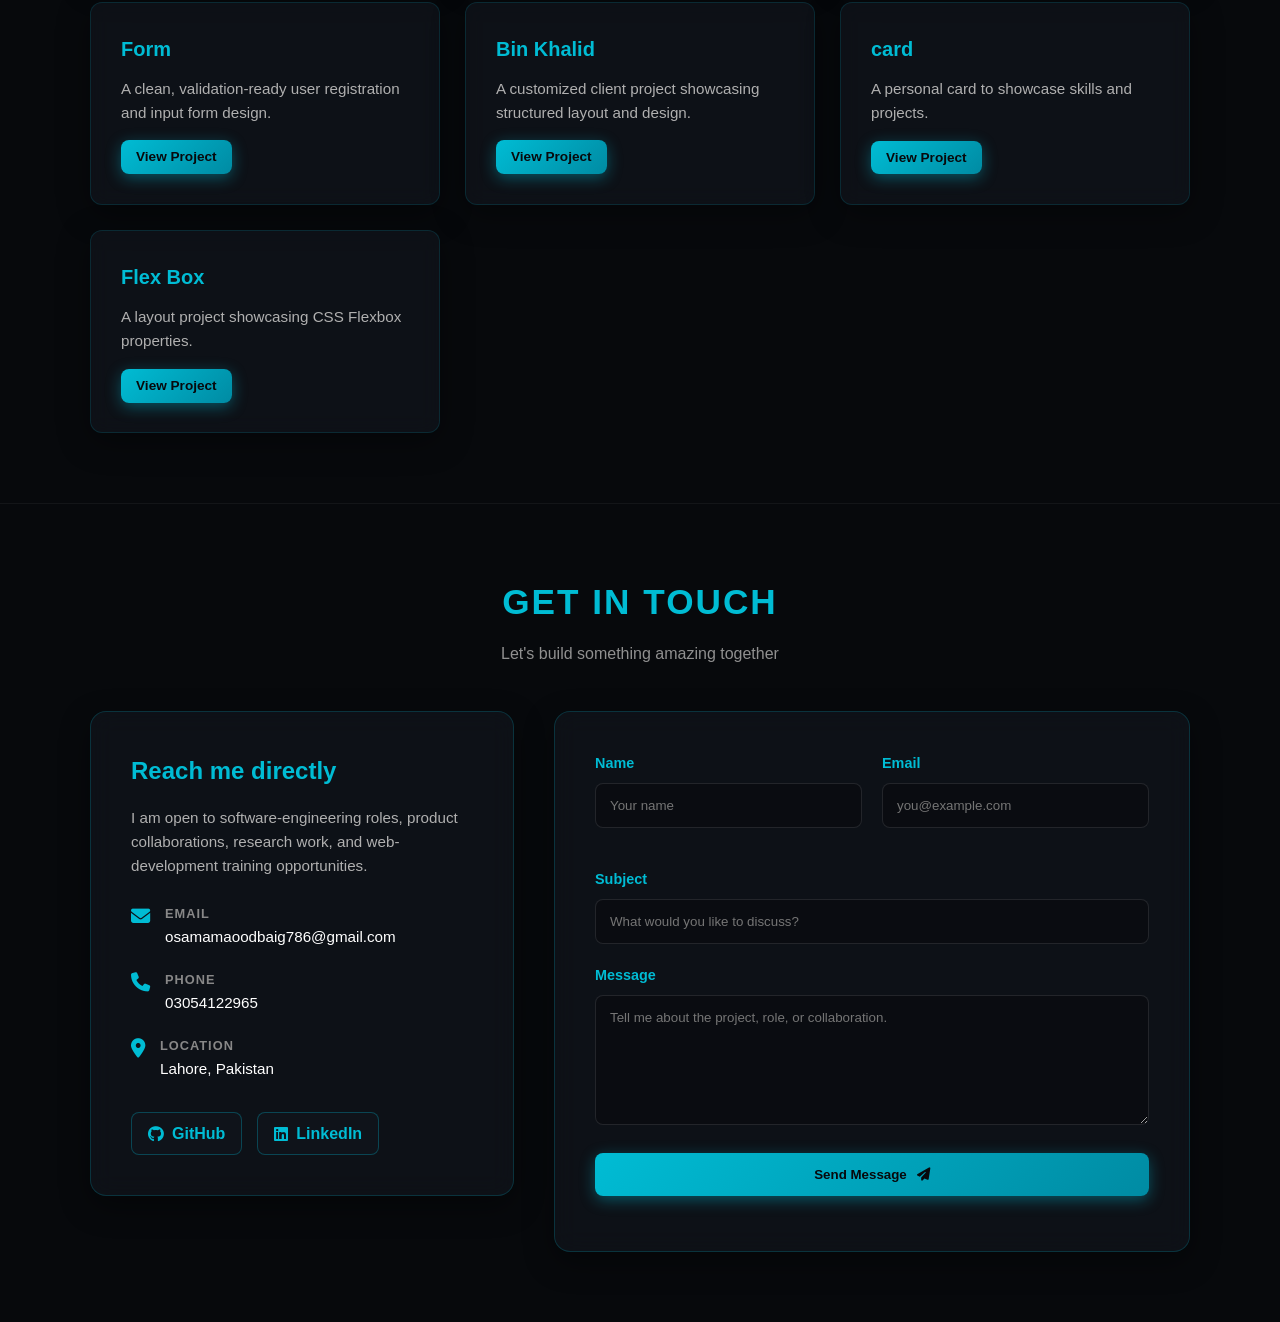
==== commit d440817a: "fix paths and folder names inside website" ====
--- a/website/index.html
+++ b/website/index.html
@@ -741,7 +741,7 @@
            <div class="project-card">
             <h3>Movie Search App</h3>
              <p>An application to search and explore movies seamlessly.</p>
-              <a href="../Movie Search App/index.html"" target="_blank" class="btn" style="padding: 6px 15px; font-size: 0.85rem; margin-top: 15px;">View Project</a>
+              <a href=Movie Search App/index.html" target="_blank" class="btn" style="padding: 6px 15px; font-size: 0.85rem; margin-top: 15px;">View Project</a>
             </div>
             <div class="project-card">
              <h3>BlushBudget</h3>
